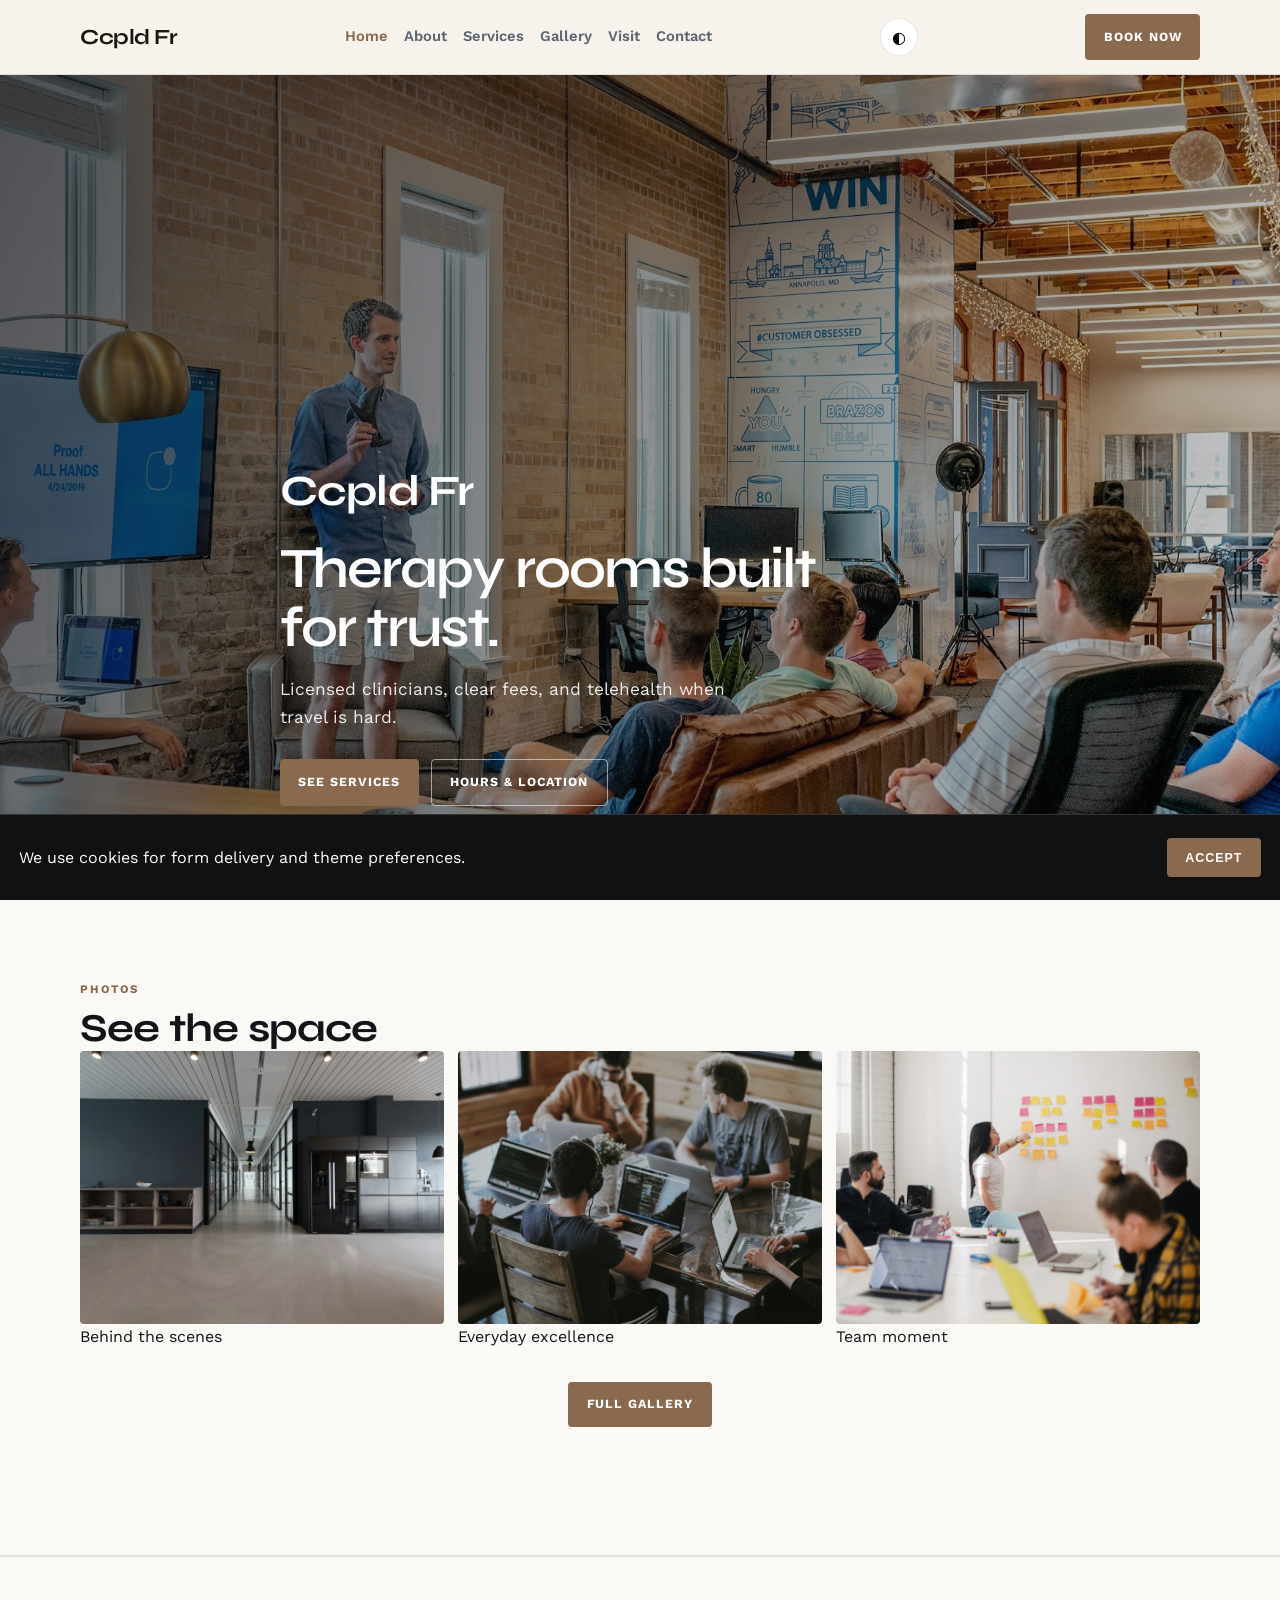
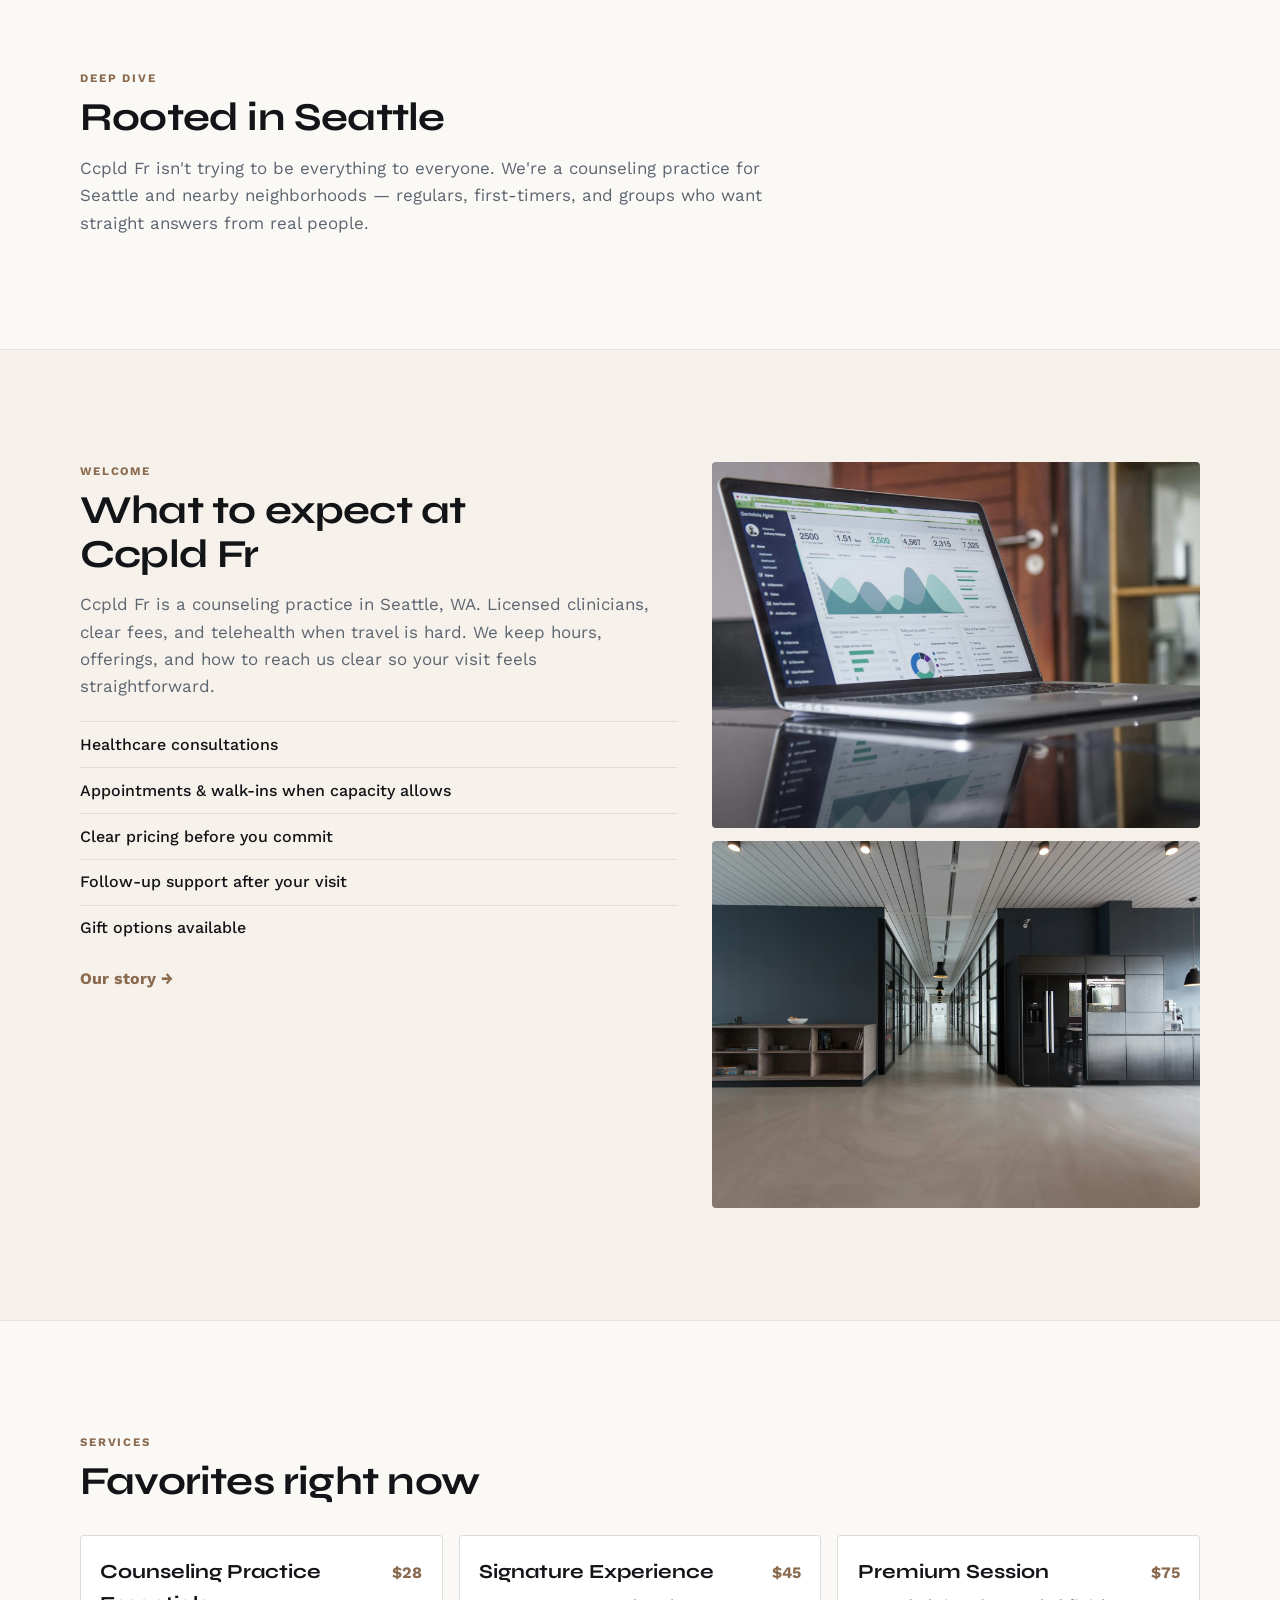
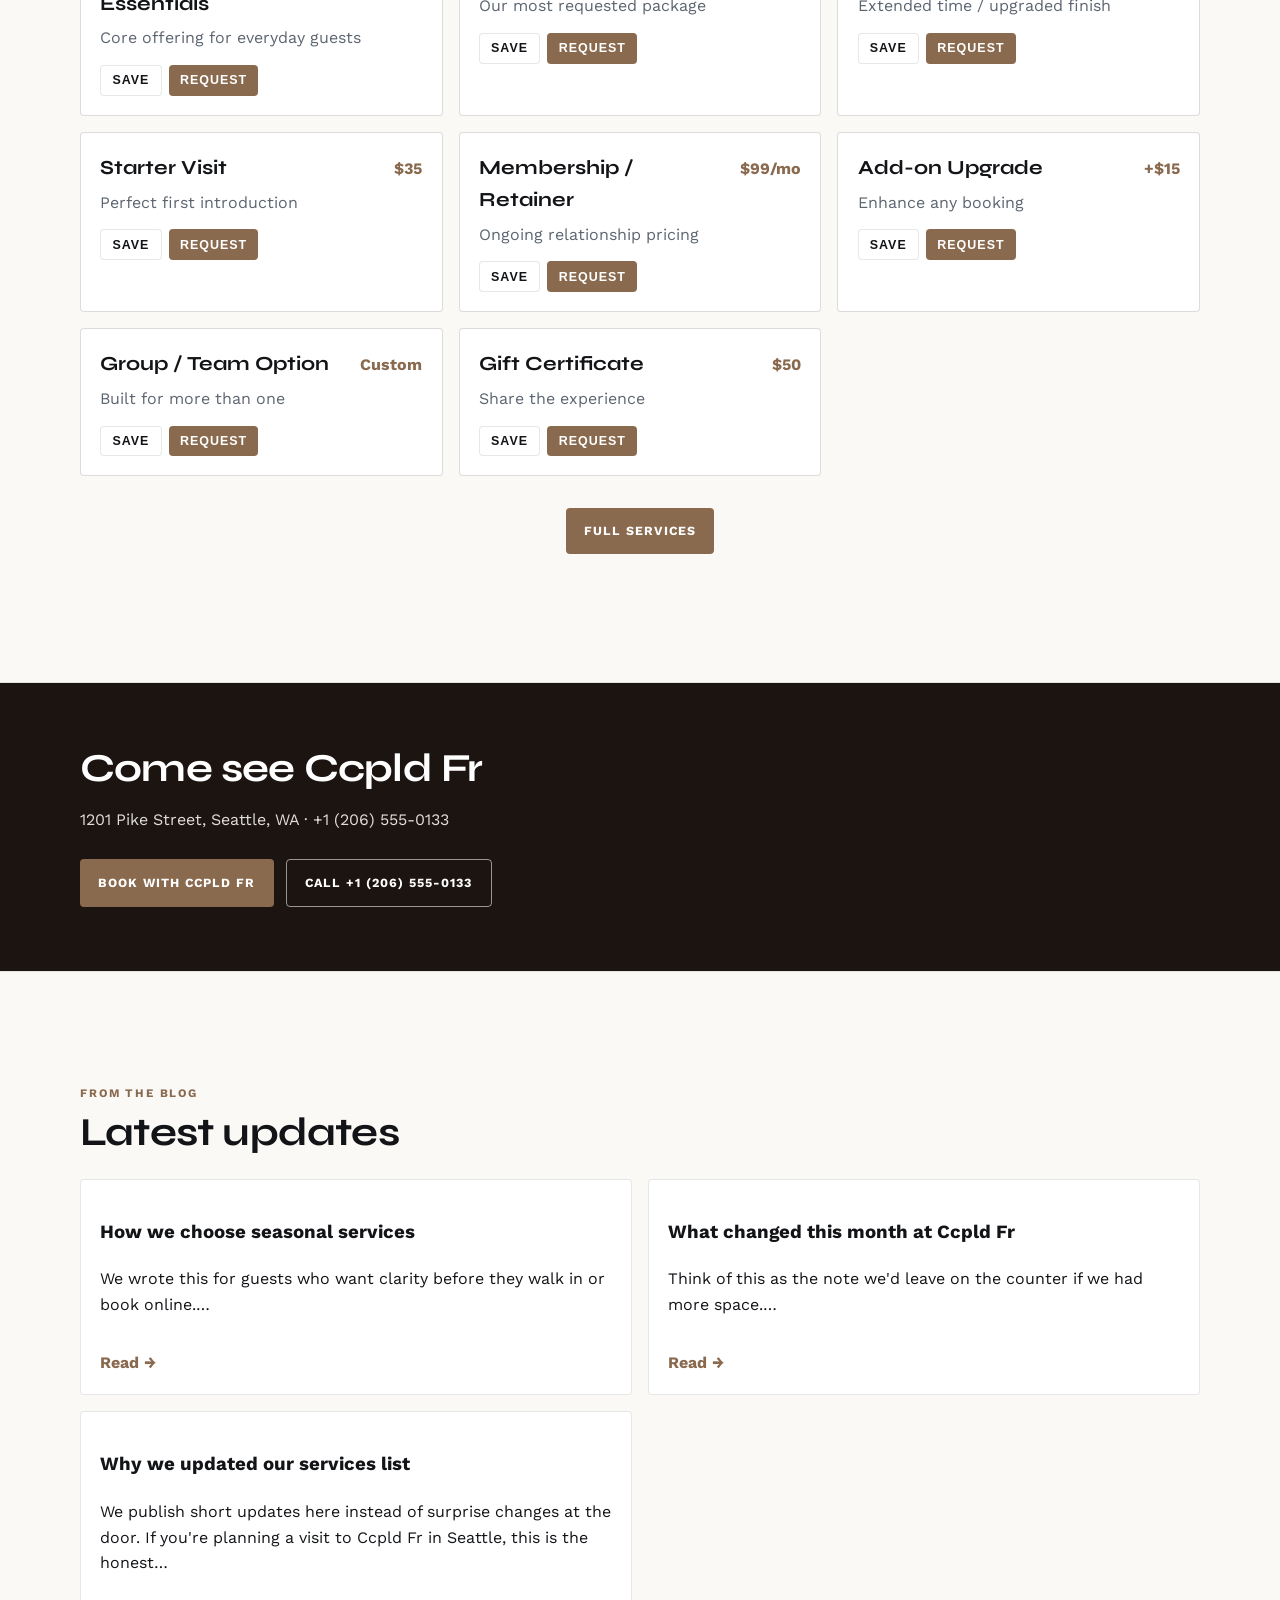
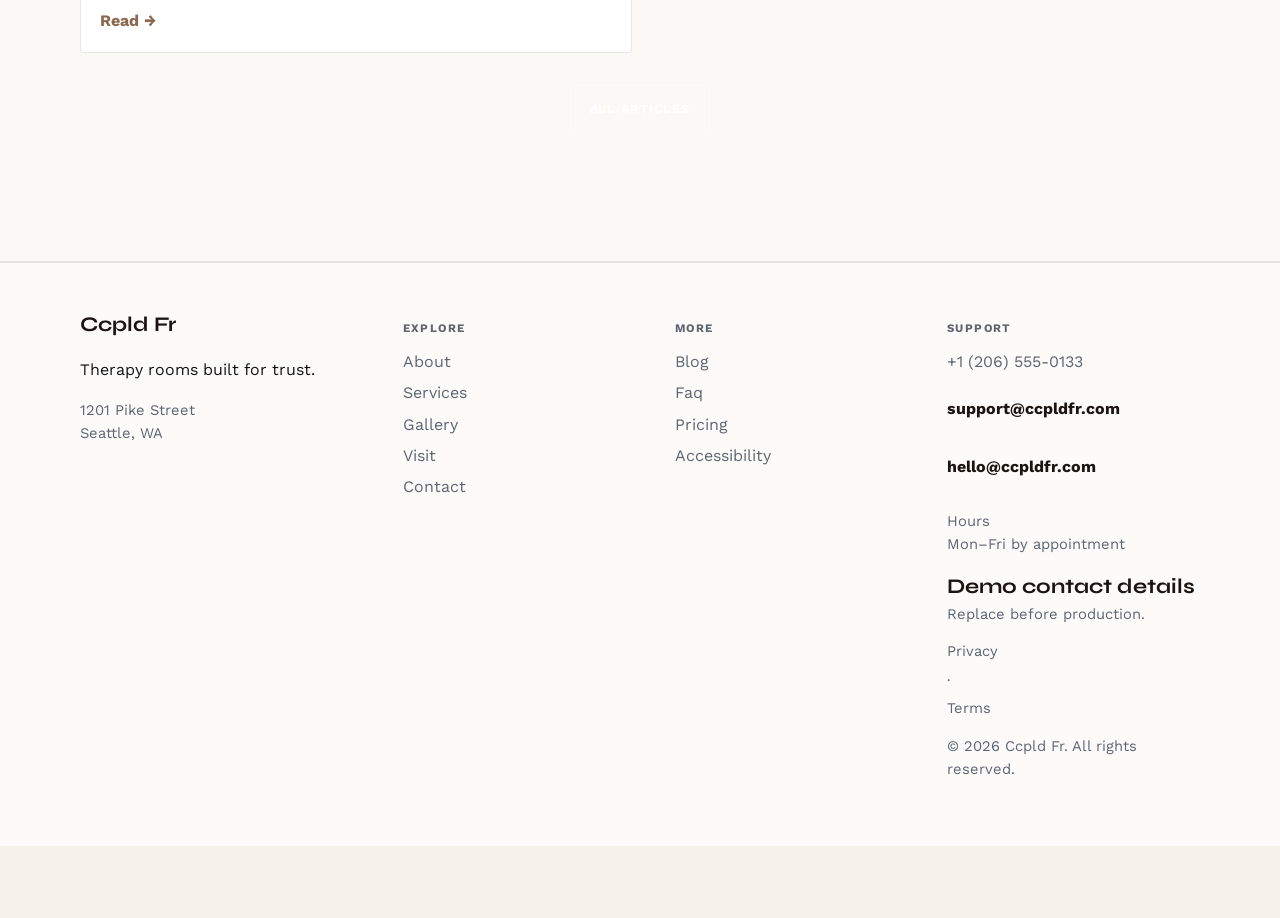
==== index.html @ 1e49762f "Publish company website" ====
<!DOCTYPE html>
<html lang="en">
<head>
  <meta charset="UTF-8" />
  <meta name="viewport" content="width=device-width, initial-scale=1" />
  <title>Ccpld Fr | Counseling Practice</title>
  <meta name="description" content="Ccpld Fr — Therapy rooms built for trust." />
  <meta property="og:title" content="Ccpld Fr | Counseling Practice" />
  <meta property="og:description" content="Ccpld Fr — Therapy rooms built for trust." />
  <meta property="og:type" content="website" />
  <meta name="twitter:card" content="summary_large_image" />
  <meta name="twitter:title" content="Ccpld Fr | Counseling Practice" />
  <meta name="twitter:description" content="Ccpld Fr — Therapy rooms built for trust." />
  <meta property="og:image" content="assets/img-1.jpg" />
  <meta name="twitter:image" content="assets/img-1.jpg" />
  <meta property="og:url" content="https://ccpld-fr.github.io" />
  <script type="application/ld+json">{"@context": "https://schema.org", "@type": "LocalBusiness", "name": "Ccpld Fr", "description": "Therapy rooms built for trust.", "url": "https://ccpld-fr.github.io", "image": "assets/img-1.jpg"}</script>
<script type="application/ld+json">{"@context": "https://schema.org", "@type": "FAQPage", "mainEntity": [{"@type": "Question", "name": "Where are you?", "acceptedAnswer": {"@type": "Answer", "text": "1201 Pike Street, Seattle, WA. See the map on Visit."}}, {"@type": "Question", "name": "How do I reach support?", "acceptedAnswer": {"@type": "Answer", "text": "Use the Contact form or email support@ccpldfr.com. We reply during open hours."}}, {"@type": "Question", "name": "How do I book?", "acceptedAnswer": {"@type": "Answer", "text": "Send a message on Contact, email bookings@ccpldfr.com, or call +1 (206) 555-0133."}}, {"@type": "Question", "name": "Are prices current?", "acceptedAnswer": {"@type": "Answer", "text": "Listed prices are current and may shift with seasons — we update this site when they do."}}, {"@type": "Question", "name": "Do you take groups?", "acceptedAnswer": {"@type": "Answer", "text": "Yes for many bookings — tell us the size and date and we'll confirm what Ccpld Fr can host."}}, {"@type": "Question", "name": "What should I bring?", "acceptedAnswer": {"@type": "Answer", "text": "Just yourself (and any notes on allergies, sizes, or preferences). We'll handle the rest."}}, {"@type": "Question", "name": "Can I book for someone else?", "acceptedAnswer": {"@type": "Answer", "text": "Yes — include their name and preferences in the contact form."}}, {"@type": "Question", "name": "Is parking available?", "acceptedAnswer": {"@type": "Answer", "text": "See Locations for the branch closest to you in Seattle."}}, {"@type": "Question", "name": "Do you take walk-ins at Ccpld Fr?", "acceptedAnswer": {"@type": "Answer", "text": "Yes when capacity allows — check Visit for peak hours."}}, {"@type": "Question", "name": "Do you host private events?", "acceptedAnswer": {"@type": "Answer", "text": "Contact us with date, headcount and services preferences."}}, {"@type": "Question", "name": "Where can I read updates?", "acceptedAnswer": {"@type": "Answer", "text": "Blog and Journal pages publish changes before social media."}}, {"@type": "Question", "name": "How do I join the team?", "acceptedAnswer": {"@type": "Answer", "text": "Open roles are listed on Careers — we reply to every application."}}, {"@type": "Question", "name": "Is the space accessible?", "acceptedAnswer": {"@type": "Answer", "text": "See our Accessibility page for entrance, seating and restroom notes."}}, {"@type": "Question", "name": "Do you offer gift cards?", "acceptedAnswer": {"@type": "Answer", "text": "Yes — see our Gift Cards page for digital and in-store options."}}]}</script>
<script type="application/ld+json">{"@context": "https://schema.org", "@type": "WebSite", "name": "Ccpld Fr", "url": "https://ccpld-fr.github.io", "description": "Therapy rooms built for trust."}</script>
  <link rel="alternate" hreflang="en" href="index.html" />
  <link rel="alternate" hreflang="x-default" href="index.html" />
  <meta name="theme-color" content="#111111" />
  <link rel="preconnect" href="https://fonts.googleapis.com" />
  <link rel="preconnect" href="https://fonts.gstatic.com" crossorigin />
  <link href="https://fonts.googleapis.com/css2?family=Syne:wght@600;700;800&family=Work+Sans:wght@400;500;600;700&display=swap" rel="stylesheet" />
  <link rel="stylesheet" href="styles.css" />
  <link rel="icon" href="favicon.svg" type="image/svg+xml" />
</head>
<body>

  <header class="top">
    <div class="shell bar">
      <a class="logo" href="index.html">Ccpld Fr</a>
      <button class="nav-toggle" type="button" aria-label="Open menu" data-nav-toggle>
        <span></span><span></span><span></span>
      </button>
      <nav data-nav><a href="index.html" class="on">Home</a><a href="about.html">About</a><a href="offerings.html">Services</a><a href="gallery.html">Gallery</a><a href="visit.html">Visit</a><a href="contact.html">Contact</a></nav>
      <button type="button" class="theme-toggle" data-theme-toggle aria-label="Toggle dark mode">◐</button>
      <a class="cta" href="contact.html" data-open-book>Book now</a>
    </div>
  </header>
  <main>

    <section class="hero band-hero">
      <div class="hero-bg" style="background-image:url('assets/img-1.jpg')"></div>
      <div class="hero-shade"></div>
      <div class="shell hero-copy">
        <p class="brand">Ccpld Fr</p>
        <h1>Therapy rooms built for trust.</h1>
        <p class="lede">Licensed clinicians, clear fees, and telehealth when travel is hard.</p>
        <div class="actions">
          <a class="btn solid" href="offerings.html">See services</a>
          <a class="btn line" href="visit.html">Hours &amp; location</a>
        </div>
      </div>
    </section><section class="block tint">
      <div class="shell">
        <p class="eyebrow">Photos</p>
        <h2>See the space</h2>
        <div class="mosaic teaser"><figure><button type="button" class="gal-btn" data-gallery-open data-index="0"><img src="assets/img-3.jpg" alt="Behind the scenes at Ccpld Fr" loading="lazy" /></button><figcaption>Behind the scenes</figcaption></figure>
<figure><button type="button" class="gal-btn" data-gallery-open data-index="1"><img src="assets/img-4.jpg" alt="Everyday excellence at Ccpld Fr" loading="lazy" /></button><figcaption>Everyday excellence</figcaption></figure>
<figure><button type="button" class="gal-btn" data-gallery-open data-index="2"><img src="assets/img-5.jpg" alt="Team moment at Ccpld Fr" loading="lazy" /></button><figcaption>Team moment</figcaption></figure></div>
        <p class="center-cta"><a class="btn solid" href="gallery.html">Full gallery</a></p>
      </div>
    </section><section class="block tint">
      <div class="shell prose-block">
        <p class="eyebrow">Deep dive</p>
        <h2>Rooted in Seattle</h2>
        <p class="lead wide">Ccpld Fr isn&#x27;t trying to be everything to everyone. We&#x27;re a counseling practice for Seattle and nearby neighborhoods — regulars, first-timers, and groups who want straight answers from real people.</p>
      </div>
    </section><section class="block">
      <div class="shell split">
        <div>
          <p class="eyebrow">Welcome</p>
          <h2>What to expect at Ccpld Fr</h2>
          <p class="lead">Ccpld Fr is a counseling practice in Seattle, WA. Licensed clinicians, clear fees, and telehealth when travel is hard. We keep hours, offerings, and how to reach us clear so your visit feels straightforward.</p>
          <ul class="checks"><li>Healthcare consultations</li>
<li>Appointments & walk-ins when capacity allows</li>
<li>Clear pricing before you commit</li>
<li>Follow-up support after your visit</li>
<li>Gift options available</li></ul>
          <a class="textlink" href="about.html">Our story →</a>
        </div>
        <div class="about-photos">
          <img src="assets/img-2.jpg" alt="Ccpld Fr" />
          <img src="assets/img-3.jpg" alt="Ccpld Fr" />
        </div>
      </div>
    </section><section class="block tint">
      <div class="shell">
        <p class="eyebrow">Services</p>
        <h2>Favorites right now</h2>
        <div class="menu-grid"><article class="item" data-item="Counseling Practice Essentials">
          <div class="item-top"><h3>Counseling Practice Essentials</h3><span class="price">$28</span></div>
          <p>Core offering for everyday guests</p>
          <div class="item-actions">
            <button type="button" class="btn quiet mini" data-save-item data-name="Counseling Practice Essentials">Save</button>
            <button type="button" class="btn solid mini" data-open-book data-pref="Counseling Practice Essentials">Request</button>
          </div>
        </article>
<article class="item" data-item="Signature Experience">
          <div class="item-top"><h3>Signature Experience</h3><span class="price">$45</span></div>
          <p>Our most requested package</p>
          <div class="item-actions">
            <button type="button" class="btn quiet mini" data-save-item data-name="Signature Experience">Save</button>
            <button type="button" class="btn solid mini" data-open-book data-pref="Signature Experience">Request</button>
          </div>
        </article>
<article class="item" data-item="Premium Session">
          <div class="item-top"><h3>Premium Session</h3><span class="price">$75</span></div>
          <p>Extended time / upgraded finish</p>
          <div class="item-actions">
            <button type="button" class="btn quiet mini" data-save-item data-name="Premium Session">Save</button>
            <button type="button" class="btn solid mini" data-open-book data-pref="Premium Session">Request</button>
          </div>
        </article>
<article class="item" data-item="Starter Visit">
          <div class="item-top"><h3>Starter Visit</h3><span class="price">$35</span></div>
          <p>Perfect first introduction</p>
          <div class="item-actions">
            <button type="button" class="btn quiet mini" data-save-item data-name="Starter Visit">Save</button>
            <button type="button" class="btn solid mini" data-open-book data-pref="Starter Visit">Request</button>
          </div>
        </article>
<article class="item" data-item="Membership / Retainer">
          <div class="item-top"><h3>Membership / Retainer</h3><span class="price">$99/mo</span></div>
          <p>Ongoing relationship pricing</p>
          <div class="item-actions">
            <button type="button" class="btn quiet mini" data-save-item data-name="Membership / Retainer">Save</button>
            <button type="button" class="btn solid mini" data-open-book data-pref="Membership / Retainer">Request</button>
          </div>
        </article>
<article class="item" data-item="Add-on Upgrade">
          <div class="item-top"><h3>Add-on Upgrade</h3><span class="price">+$15</span></div>
          <p>Enhance any booking</p>
          <div class="item-actions">
            <button type="button" class="btn quiet mini" data-save-item data-name="Add-on Upgrade">Save</button>
            <button type="button" class="btn solid mini" data-open-book data-pref="Add-on Upgrade">Request</button>
          </div>
        </article>
<article class="item" data-item="Group / Team Option">
          <div class="item-top"><h3>Group / Team Option</h3><span class="price">Custom</span></div>
          <p>Built for more than one</p>
          <div class="item-actions">
            <button type="button" class="btn quiet mini" data-save-item data-name="Group / Team Option">Save</button>
            <button type="button" class="btn solid mini" data-open-book data-pref="Group / Team Option">Request</button>
          </div>
        </article>
<article class="item" data-item="Gift Certificate">
          <div class="item-top"><h3>Gift Certificate</h3><span class="price">$50</span></div>
          <p>Share the experience</p>
          <div class="item-actions">
            <button type="button" class="btn quiet mini" data-save-item data-name="Gift Certificate">Save</button>
            <button type="button" class="btn solid mini" data-open-book data-pref="Gift Certificate">Request</button>
          </div>
        </article></div>
        <p class="center-cta"><a class="btn solid" href="offerings.html">Full services</a></p>
      </div>
    </section><section class="cta-band">
      <div class="shell">
        <h2>Come see Ccpld Fr</h2>
        <p>1201 Pike Street, Seattle, WA · +1 (206) 555-0133</p>
        <div class="actions">
          <a class="btn solid" href="contact.html">Book with Ccpld Fr</a>
          <a class="btn line" href="tel:+12065550133">Call +1 (206) 555-0133</a>
        </div>
      </div>
    </section><section class="block tint">
      <div class="shell">
        <p class="eyebrow">From the blog</p>
        <h2>Latest updates</h2>
        <div class="value-grid"><article class="journal-card reveal">
          <h3>How we choose seasonal services</h3>
          <p>We wrote this for guests who want clarity before they walk in or book online.…</p>
          <a class="textlink" href="blog.html">Read →</a>
        </article><article class="journal-card reveal">
          <h3>What changed this month at Ccpld Fr</h3>
          <p>Think of this as the note we&#x27;d leave on the counter if we had more space.…</p>
          <a class="textlink" href="blog.html">Read →</a>
        </article><article class="journal-card reveal">
          <h3>Why we updated our services list</h3>
          <p>We publish short updates here instead of surprise changes at the door. If you&#x27;re planning a visit to Ccpld Fr in Seattle, this is the honest…</p>
          <a class="textlink" href="blog.html">Read →</a>
        </article></div>
        <p class="center-cta"><a class="btn line" href="blog.html">All articles</a></p>
      </div>
    </section>
  </main>

  <footer class="foot">
    <div class="shell foot-grid">
      <div>
        <strong>Ccpld Fr</strong>
        <p>Therapy rooms built for trust.</p>
        <p class="foot-meta">1201 Pike Street<br/>Seattle, WA</p>
      </div>
      <div>
        <p class="fh">Explore</p>
        <a href="about.html">About</a><a href="offerings.html">Services</a><a href="gallery.html">Gallery</a><a href="visit.html">Visit</a><a href="contact.html">Contact</a>
      </div>
      <div>
        <p class="fh">More</p>
        <a href="blog.html">Blog</a><a href="faq.html">Faq</a><a href="pricing.html">Pricing</a><a href="accessibility.html">Accessibility</a>
      </div>
      <div>
        <p class="fh">Support</p>
        <a href="tel:+12065550133">+1 (206) 555-0133</a>
        <p class="mail-plain">support@ccpldfr.com</p>
        <p class="mail-plain">hello@ccpldfr.com</p>
        <p class="foot-meta">Hours<br/>Mon–Fri by appointment</p>
        <p class="foot-meta"><strong>Demo contact details</strong><br/>Replace before production.</p>
        <p class="foot-meta"><a href="privacy.html">Privacy</a> · <a href="terms.html">Terms</a></p>
        <p class="foot-meta">© 2026 Ccpld Fr. All rights reserved.</p>
      </div>
    </div>
  </footer>
  <div class="cookie-bar" data-cookie-bar hidden>
    <p>We use cookies for form delivery and theme preferences.</p>
    <button type="button" class="btn solid" data-cookie-accept>Accept</button>
  </div>
  <div class="mobile-cta">
    <a href="tel:+12065550133">Call</a>
    <button type="button" data-open-book>Book</button>
    <a href="visit.html">Map</a>
  </div>
  <div class="toast" data-toast hidden></div>

  <div class="modal" data-book-modal hidden>
    <div class="modal-card">
      <button class="modal-close" type="button" data-close-book aria-label="Close">×</button>
      <p class="eyebrow">Quick request</p>
      <h3>Contact Ccpld Fr</h3>
      <p class="lead">Send the essentials and we will reply by email.</p>
      <form class="contact-form compact" data-quick-book data-support="support@ccpldfr.com">
        <label>Name<input name="name" required placeholder="Your name" /></label>
        <label>Email<input type="email" name="email" required placeholder="you@email.com" /></label>
        <label>Timing<input name="when" required placeholder="Preferred date or timeline" /></label>
        <label>Notes<textarea name="message" rows="3" placeholder="Project, product, service or other details…"></textarea></label>
        <button class="btn solid" type="submit">Book</button>
      </form>
    </div>
  </div>

  <div class="lightbox" data-lightbox hidden>
    <button class="modal-close" type="button" data-lightbox-close aria-label="Close">×</button>
    <img data-lightbox-img alt="" />
    <div class="lightbox-nav">
      <button type="button" data-lightbox-prev>‹</button>
      <button type="button" data-lightbox-next>›</button>
    </div>
  </div>
  <script src="site.js"></script>
</body></html>
---- styles.css ----
:root {
  --ink:#121417; --muted:#5c6570; --paper:#f6f1ea;
  --accent:#8a6a4f; --deep:#1c1410; --line:rgba(18,20,23,.10);
  --display:"Syne",Georgia,"Times New Roman",serif;
  --body:"Work Sans","Segoe UI",sans-serif; --shell:1120px;
  --radius:4px;
}
*{box-sizing:border-box} html{scroll-behavior:smooth}
body{margin:0;font-family:var(--body);color:var(--ink);background:var(--paper);line-height:1.6;padding-bottom:72px;-webkit-font-smoothing:antialiased}
a{color:inherit;text-decoration:none} img{max-width:100%;display:block}
.shell{width:min(var(--shell),calc(100% - 2.4rem));margin-inline:auto}
.sr{position:absolute;left:-9999px}
.mail-plain{display:inline-block;font-weight:700;color:var(--deep);word-break:break-all}
.support-banner{padding:1.25rem 1.35rem;margin:0 0 1.5rem;border:1px solid var(--line);border-left:4px solid var(--accent);background:#fff;border-radius:var(--radius)}
.support-mail{margin:.35rem 0 .5rem;font-family:var(--display);font-size:clamp(1.4rem,3vw,2rem);font-weight:700;color:var(--deep)}
.form-success{margin-top:1.2rem;padding:1.4rem;border:1px solid color-mix(in srgb,var(--accent) 35%,var(--line));background:#fff;border-radius:var(--radius)}
.form-success h3{margin:0 0 .5rem;font-family:var(--display);font-size:1.6rem}
.form-success[hidden],.contact-form[hidden]{display:none !important}
.contact-form select{width:100%;padding:.85rem 1rem;border:1px solid var(--line);border-radius:8px;font:inherit;background:#fff}
.top{position:sticky;top:0;z-index:40;backdrop-filter:blur(14px);background:color-mix(in srgb,var(--paper) 90%,white);border-bottom:1px solid var(--line)}
.bar{min-height:74px;display:flex;align-items:center;justify-content:space-between;gap:1rem;position:relative}
.logo{font-family:var(--display);font-weight:700;font-size:1.35rem;color:var(--deep);letter-spacing:-.02em}
nav{display:flex;flex-wrap:wrap;gap:1rem;font-weight:600;font-size:.92rem;color:var(--muted)}
nav a.on,nav a:hover{color:var(--accent)}
.nav-toggle{display:none;flex-direction:column;gap:5px;background:transparent;border:0;padding:.4rem;cursor:pointer}
.nav-toggle span{display:block;width:22px;height:2px;background:var(--deep)}
.cta,.btn{display:inline-flex;align-items:center;justify-content:center;padding:.8rem 1.15rem;border-radius:var(--radius);font-weight:700;font-size:.92rem;border:0;cursor:pointer;letter-spacing:.01em}
.cta,.btn.solid{background:var(--accent);color:#fff}
.btn.line{border:1px solid rgba(255,255,255,.55);color:#fff;background:transparent}
.btn.quiet{border:1px solid var(--line);background:#fff;color:var(--ink)}
.hero{position:relative;min-height:88vh;display:grid;align-items:end;color:#fff;overflow:hidden}
.hero-bg{position:absolute;inset:0;background-size:cover;background-position:center center;background-repeat:no-repeat}
.hero-shade{position:absolute;inset:0;background:linear-gradient(115deg,rgba(10,12,16,.72),rgba(10,12,16,.18))}
.hero-photo img{width:100%;aspect-ratio:16/9;object-fit:cover;object-position:center;display:block;max-height:min(78vh,900px)}
.hero-copy{position:relative;z-index:2;padding:5rem 0 3.8rem;max-width:720px}
.brand{margin:0 0 .75rem;font-family:var(--display);font-size:clamp(1.85rem,3.6vw,2.7rem);font-weight:700}
.hero h1,.page-hero h1{margin:0;font-family:var(--display);letter-spacing:-.03em;font-weight:700}
.hero h1{font-size:clamp(2.15rem,5.2vw,3.55rem);max-width:15ch;line-height:1.05}
.lede{margin:1.15rem 0 0;max-width:42ch;color:rgba(255,255,255,.9);font-size:1.08rem}
.actions{display:flex;flex-wrap:wrap;gap:.75rem;margin-top:1.7rem}
.promo{display:flex;justify-content:space-between;gap:1rem;align-items:center;margin:1.35rem auto;padding:1.05rem 1.25rem;background:#fff;border:1px solid var(--line);border-radius:var(--radius);box-shadow:0 8px 28px rgba(18,20,23,.04)}
.promo p{margin:0;font-weight:600}
.promo a{font-weight:800;color:var(--accent);white-space:nowrap}
.strip{border-bottom:1px solid var(--line);background:rgba(255,255,255,.5)}
.strip-row{display:flex;flex-wrap:wrap;gap:.8rem 1.5rem;padding:1.05rem 0;font-weight:700;color:var(--deep);font-size:.95rem}
.stats-band{border-bottom:1px solid var(--line);background:rgba(255,255,255,.72)}
.stats-row{display:grid;grid-template-columns:repeat(4,1fr);gap:1rem;padding:1.55rem 0}
.stat b{display:block;font-family:var(--display);font-size:1.65rem;color:var(--deep)}
.stat span{display:block;margin-top:.25rem;color:var(--muted);font-size:.88rem}
.mosaic{display:grid;grid-template-columns:1.2fr 1fr 1fr;gap:.85rem}
.mosaic img{width:100%;aspect-ratio:4/3;object-fit:cover;object-position:center;border-radius:var(--radius);display:block}
.block{padding:4.8rem 0}.block.tint{background:rgba(255,255,255,.58);border-block:1px solid var(--line)}
.eyebrow{margin:0 0 .55rem;font-size:.72rem;font-weight:700;letter-spacing:.16em;text-transform:uppercase;color:var(--accent)}
h2{margin:0;font-family:var(--display);font-size:clamp(1.85rem,3.1vw,2.55rem);letter-spacing:-.03em;max-width:18ch;line-height:1.1}
.lead{margin:.95rem 0 0;color:var(--muted);max-width:52ch;font-size:1.06rem}
.split{display:grid;grid-template-columns:1.1fr .9fr;gap:2.2rem;align-items:start}
.amenity-grid,.contact-grid,.newsletter{display:grid;grid-template-columns:1.1fr .9fr;gap:2.2rem;align-items:start}
.checks,.why,.hours{margin:1.35rem 0 0;padding:0;list-style:none}
.checks li,.why li,.hours li{padding:.6rem 0;border-top:1px solid var(--line);font-weight:500}
.hours-card,.card{background:#fff;border:1px solid var(--line);border-radius:var(--radius);padding:1.4rem;box-shadow:0 10px 30px rgba(18,20,23,.035)}
.card-actions{display:flex;flex-wrap:wrap;gap:.6rem;margin-top:1rem}
.stack-card p{margin:0 0 1rem}
.about-photos{display:grid;gap:.85rem}
.about-photos img,.solo{width:100%;aspect-ratio:4/3;object-fit:cover;object-position:center;border-radius:var(--radius)}
.solo.wide{aspect-ratio:16/9;margin-top:1rem}
.menu-grid{margin-top:2rem;display:grid;grid-template-columns:repeat(3,1fr);gap:1rem}
.menu-list{margin-top:1.5rem;display:grid;gap:.85rem}
.menu-list .item{padding:1.1rem 1.2rem}
.item{background:#fff;border:1px solid var(--line);border-radius:var(--radius);padding:1.2rem;position:relative;box-shadow:0 8px 24px rgba(18,20,23,.03)}
.item.soft{background:color-mix(in srgb,var(--paper) 70%,white)}
.item-top{display:flex;justify-content:space-between;gap:.5rem;align-items:baseline}
.item h3{margin:0 0 .35rem;font-family:var(--display);font-size:1.25rem}
.item p{margin:0;color:var(--muted)}
.item .tag{margin-top:.7rem;font-size:.72rem;font-weight:800;letter-spacing:.1em;text-transform:uppercase;color:var(--accent)}
.price{font-weight:700;color:var(--accent);white-space:nowrap}
.process{list-style:none;margin:2rem 0 0;padding:0;display:grid;gap:1rem}
.process li{display:grid;grid-template-columns:64px 1fr;gap:1rem;padding:1rem 0;border-top:1px solid var(--line)}
.process span{font-family:var(--display);font-size:1.5rem;color:var(--accent)}
.quotes{display:grid;grid-template-columns:repeat(3,1fr);gap:1rem;margin-top:1.5rem}
blockquote{margin:0;padding:1.3rem;background:#fff;border:1px solid var(--line);border-radius:var(--radius)}
blockquote p{margin:0;font-family:var(--display);font-size:1.25rem;line-height:1.25}
blockquote footer{margin-top:.85rem;color:var(--muted);font-size:.9rem}
.value-grid,.team-grid{display:grid;grid-template-columns:repeat(2,1fr);gap:1rem;margin-top:1.5rem}
.two-col{display:grid;grid-template-columns:1fr 1fr;gap:2rem;align-items:start}
.value-grid article,.person,.team-card{background:#fff;border:1px solid var(--line);border-radius:var(--radius);padding:1.2rem;overflow:hidden}
.team-card img{width:100%;aspect-ratio:1;object-fit:cover;object-position:center top;border-radius:calc(var(--radius) - 4px);margin:0 0 .85rem;display:block}
.team-card h3{margin:0 0 .25rem;font-family:var(--display);font-size:1.2rem}
.team-card .eyebrow{margin:0 0 .5rem}
.team-card p:last-child{margin:0;color:var(--muted);line-height:1.55}
.person .role{color:var(--accent);font-weight:700;margin:.2rem 0 .5rem}
img{max-width:100%;height:auto;display:block}
picture,figure{margin:0}
.faq details{border-top:1px solid var(--line);padding:1rem 0}
.faq summary{cursor:pointer;font-weight:700}
.faq p{margin:.6rem 0 0;color:var(--muted)}
.page-hero{padding:3.8rem 0 1.1rem}
.page-hero h1{font-size:clamp(2.1rem,4vw,3.1rem);max-width:16ch}
.page .lead{color:var(--muted)}
.gallery-rich{display:grid;grid-template-columns:repeat(2,1fr);gap:1rem}
.gallery-rich figure{margin:0}
.gallery-rich img{width:100%;aspect-ratio:4/3;object-fit:cover;object-position:center;border-radius:var(--radius)}
.gallery-rich figcaption{margin-top:.45rem;color:var(--muted);font-size:.88rem}
.visit-grid{display:grid;grid-template-columns:.85fr 1.15fr;gap:1.6rem}
.map-wrap{margin-top:1rem;border-radius:var(--radius);overflow:hidden;border:1px solid var(--line);background:#fff}
.map-wrap iframe{width:100%;height:320px;border:0;display:block}
.map-note{margin:.55rem 1rem 1rem;font-size:.9rem}
.map-note a{color:var(--accent);font-weight:700}
.contact-form,.news-form{display:grid;gap:.9rem;margin-top:1rem}
.contact-form label{display:grid;gap:.35rem;font-weight:700;font-size:.9rem}
.contact-form input,.contact-form textarea,.news-form input{width:100%;padding:.9rem 1rem;border:1px solid var(--line);border-radius:8px;font:inherit;background:#fff}
.contact-form input:focus,.contact-form textarea:focus,.contact-form select:focus,.news-form input:focus{outline:2px solid color-mix(in srgb,var(--accent) 45%,white);border-color:var(--accent)}
.news-form{grid-template-columns:1fr auto;align-items:center}
.form-note{margin:0;color:var(--muted);font-size:.88rem}
.cta-band{padding:4rem 0;background:var(--deep);color:#fff}
.cta-band h2{color:#fff;max-width:16ch}
.cta-band p{color:rgba(255,255,255,.86);max-width:46ch}
.center-cta{text-align:center;margin-top:2rem}
.textlink{display:inline-block;margin-top:1rem;font-weight:700;color:var(--accent)}
.foot{border-top:1px solid var(--line);padding:2.8rem 0 3.2rem;background:rgba(255,255,255,.72)}
.foot-grid{display:grid;grid-template-columns:1.2fr 1fr 1fr 1fr;gap:1.2rem}
.fh{font-size:.72rem;font-weight:700;letter-spacing:.12em;text-transform:uppercase;color:var(--muted)}
.foot a{display:block;margin:.35rem 0;color:var(--muted)}
.foot a:hover{color:var(--accent)}
.foot strong{font-family:var(--display);font-size:1.3rem;color:var(--deep)}
.foot-meta{color:var(--muted);font-size:.92rem;line-height:1.55}
.mobile-cta{display:none;position:fixed;left:0;right:0;bottom:0;z-index:50;background:#fff;border-top:1px solid var(--line);grid-template-columns:1fr 1fr 1fr}
.mobile-cta a,.mobile-cta button{text-align:center;padding:.95rem .4rem;font-weight:800;font-size:.85rem;color:var(--deep);background:transparent;border:0;font-family:inherit;cursor:pointer}
.mobile-cta a:nth-child(2),.mobile-cta button:nth-child(2){background:var(--accent);color:#fff}
.toast{position:fixed;left:50%;bottom:5.5rem;transform:translateX(-50%);background:var(--deep);color:#fff;padding:.9rem 1.2rem;border-radius:999px;font-weight:700;z-index:80;box-shadow:0 12px 32px rgba(0,0,0,.22)}
.btn.mini{padding:.45rem .7rem;font-size:.78rem}
.item-actions{display:flex;flex-wrap:wrap;gap:.45rem;margin-top:.9rem}
.offer-tools{margin-bottom:1rem}
.offer-tools input{width:min(420px,100%);padding:.85rem 1rem;border:1px solid var(--line);border-radius:8px;font:inherit;background:#fff}
.saved-tray{margin:1rem 0;padding:1rem;border:1px dashed var(--line);background:#fff;border-radius:var(--radius)}
.saved-tray ul{margin:.5rem 0 1rem;padding-left:1.1rem}
.open-badge{display:inline-flex;align-items:center;gap:.35rem;padding:.35rem .65rem;border-radius:999px;font-size:.75rem;font-weight:800;letter-spacing:.04em;text-transform:uppercase;background:#ecfdf5;color:#166534;border:1px solid #86efac}
.open-badge.closed{background:#fef2f2;color:#991b1b;border-color:#fecaca}
.open-badge.unknown{background:#f8fafc;color:#475569;border-color:#cbd5e1}
.text-cta{border:0;background:transparent;color:var(--accent);font-weight:800;cursor:pointer;font:inherit;padding:0}
.copy-btn{margin-left:.45rem;border:1px solid var(--line);background:#fff;border-radius:6px;padding:.2rem .45rem;font-size:.72rem;font-weight:700;cursor:pointer}
.gal-btn{display:block;width:100%;padding:0;border:0;background:transparent;cursor:zoom-in}
.gal-btn img{width:100%;aspect-ratio:4/3;object-fit:cover;object-position:center;border-radius:var(--radius)}
.modal,.lightbox{position:fixed;inset:0;z-index:90;background:rgba(10,12,16,.72);display:grid;place-items:center;padding:1rem}
.modal[hidden],.lightbox[hidden]{display:none !important}
.modal-card{width:min(480px,100%);background:var(--paper);border-radius:14px;padding:1.4rem 1.4rem 1.2rem;position:relative;border:1px solid var(--line);box-shadow:0 24px 60px rgba(0,0,0,.28)}
.modal-card h3{margin:.2rem 0 .4rem;font-family:var(--display);font-size:1.7rem}
.modal-close{position:absolute;top:.55rem;right:.7rem;border:0;background:transparent;font-size:1.6rem;cursor:pointer;line-height:1;color:var(--muted)}
.contact-form.compact{margin-top:.8rem}
.lightbox img{max-width:min(960px,92vw);max-height:82vh;object-fit:contain;border-radius:10px;background:#000}
.lightbox-nav{position:absolute;bottom:1.2rem;display:flex;gap:.6rem}
.lightbox-nav button{border:0;background:#fff;color:#111;width:44px;height:44px;border-radius:50%;font-size:1.4rem;cursor:pointer}
.item.is-saved{outline:2px solid color-mix(in srgb,var(--accent) 55%,white)}
.item.is-hidden{display:none}
@media(max-width:900px){
  .nav-toggle{display:flex}
  nav{display:none;position:absolute;top:74px;left:0;right:0;background:var(--paper);border-bottom:1px solid var(--line);padding:1rem;flex-direction:column;gap:.9rem}
  nav.open{display:flex}
  .cta{display:none}
  .split,.menu-grid,.quotes,.value-grid,.team-grid,.gallery-rich,.visit-grid,.foot-grid,.amenity-grid,.contact-grid,.newsletter,.news-form,.stats-row,.mosaic,.two-col{grid-template-columns:1fr}
  .mobile-cta{display:grid}
  .promo{flex-direction:column;align-items:flex-start}
}

.brand,.hero h1,.page-hero h1,h2{letter-spacing:-.02em}
.item,.card,.person,blockquote{border-radius:4px}
.cta,.btn{border-radius:4px;letter-spacing:.06em;text-transform:uppercase;font-size:.8rem}


.hero{min-height:88vh}.hero h1{font-weight:600;letter-spacing:-.035em}.block{padding:7rem 0}.item,.card,blockquote{box-shadow:none;border-color:color-mix(in srgb,var(--deep) 15%,transparent)}.mosaic img,.gallery-bento img{filter:saturate(.82)}.btn,.cta{letter-spacing:.08em;text-transform:uppercase;font-size:.78rem}

.prose-block .lead.wide{max-width:62ch}
.journal-card,.journal-entry{background:#fff;border:1px solid var(--line);border-radius:var(--radius);padding:1.2rem}
.journal-stack{display:grid;gap:1rem}
.compare-table{width:100%;border-collapse:collapse;margin-top:1rem}
.compare-table th,.compare-table td{border-top:1px solid var(--line);padding:.75rem;text-align:left}
.compare-table th{font-size:.72rem;letter-spacing:.12em;text-transform:uppercase;color:var(--muted)}
.gallery-hero{min-height:46vh;display:grid;align-items:end;color:#fff;background-size:cover;background-position:center;position:relative}
.gallery-hero::before{content:"";position:absolute;inset:0;background:linear-gradient(180deg,rgba(0,0,0,.15),rgba(0,0,0,.65))}
.gallery-hero .shell{position:relative;z-index:1;padding:3rem 0}
.page-hero.wide-hero h1{max-width:24ch}
.mosaic.teaser{grid-template-columns:repeat(3,1fr);max-height:420px;overflow:hidden}
.reveal{opacity:0;transform:translateY(14px);transition:opacity .5s ease,transform .5s ease}
.reveal.is-visible{opacity:1;transform:none}
.theme-toggle{border:1px solid var(--line);background:#fff;border-radius:999px;width:38px;height:38px;cursor:pointer;font-size:1rem}
body.theme-dark{--paper:#0e1114;--ink:#eef2f6;--muted:#9aa8b6;--line:rgba(255,255,255,.12)}
body.theme-dark .block.tint{background:rgba(255,255,255,.04)}
.cookie-bar{position:fixed;bottom:0;left:0;right:0;z-index:60;display:flex;align-items:center;justify-content:space-between;gap:1rem;padding:.85rem 1.2rem;background:#111;color:#fff;border-top:1px solid #333}
.cookie-bar[hidden]{display:none !important}
.insta-grid{display:grid;grid-template-columns:repeat(3,1fr);gap:.65rem}
.insta-cell{position:relative;overflow:hidden;border-radius:var(--radius)}
.insta-cell img{aspect-ratio:1;object-fit:cover;object-position:center;width:100%;display:block}
.insta-cell figcaption{position:absolute;inset:auto 0 0 0;padding:.5rem;font-size:.72rem;background:linear-gradient(transparent,rgba(0,0,0,.75));color:#fff}
.video-wrap{position:relative;padding-top:56.25%;border-radius:var(--radius);overflow:hidden}
.video-wrap iframe{position:absolute;inset:0;width:100%;height:100%;border:0}
.ba-slider{position:relative}
.ba-panels{display:grid;grid-template-columns:1fr 1fr;gap:1rem}
.ba-after{clip-path:inset(0 50% 0 0)}
.faq-page details{border:1px solid var(--line);border-radius:var(--radius);padding:.85rem 1rem;margin-bottom:.65rem;background:#fff}
.faq-page summary{cursor:pointer;font-weight:700}
.chat-slot{border:1px dashed var(--line);padding:1rem;border-radius:var(--radius);margin:1rem 0}
.theme-toggle{flex-shrink:0}
.bar{flex-wrap:wrap}
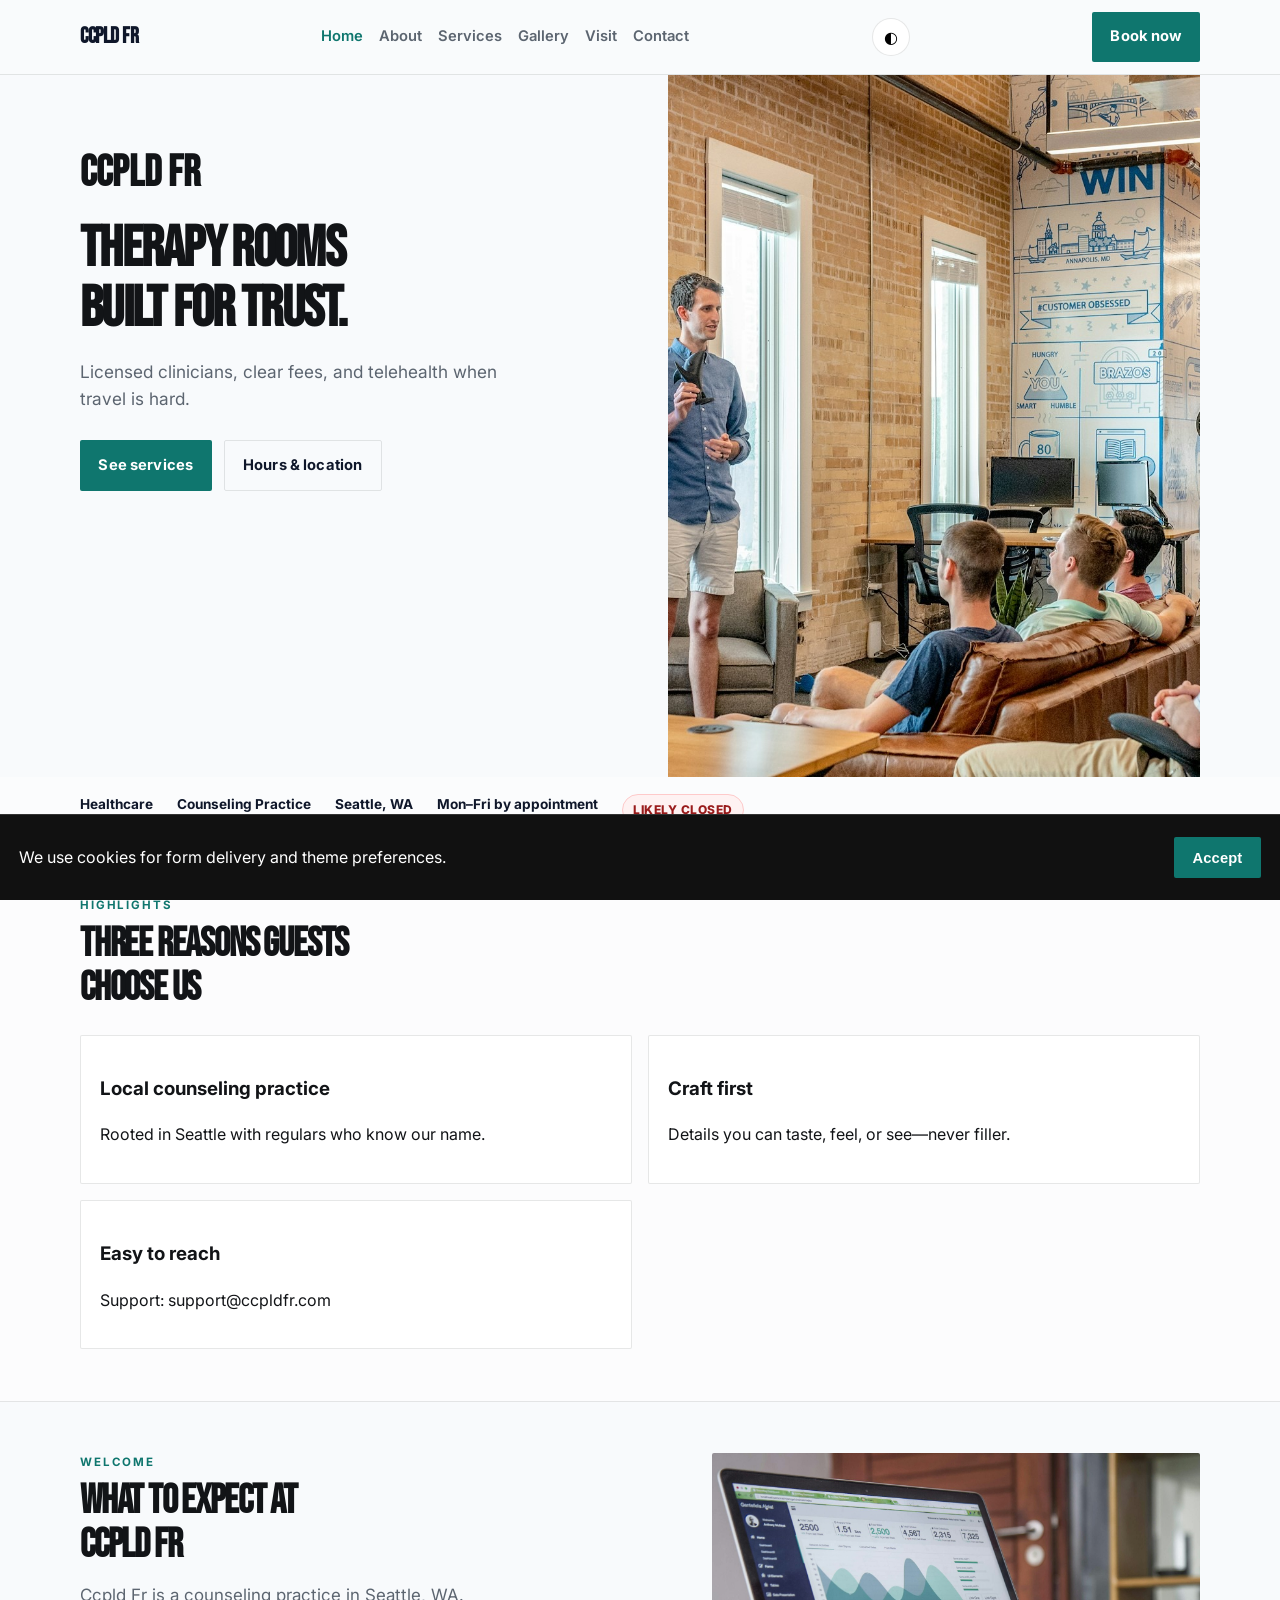
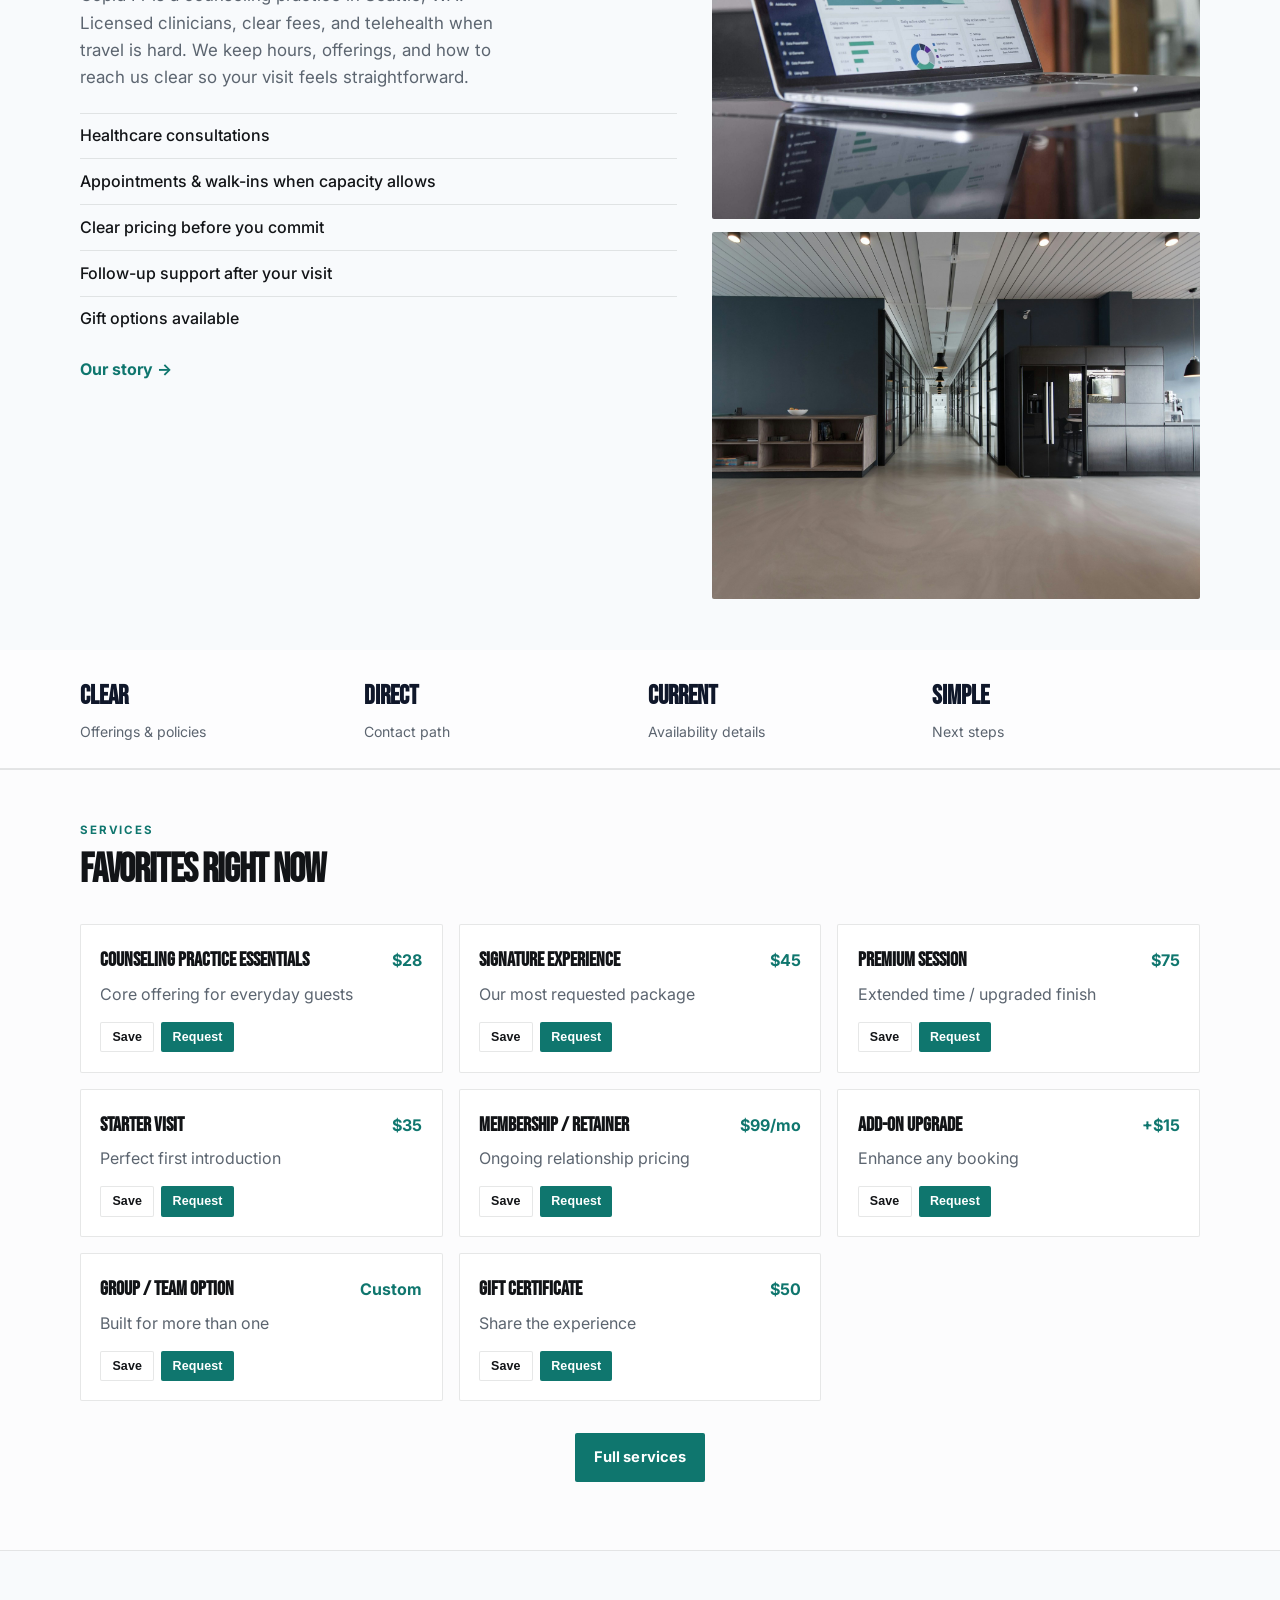
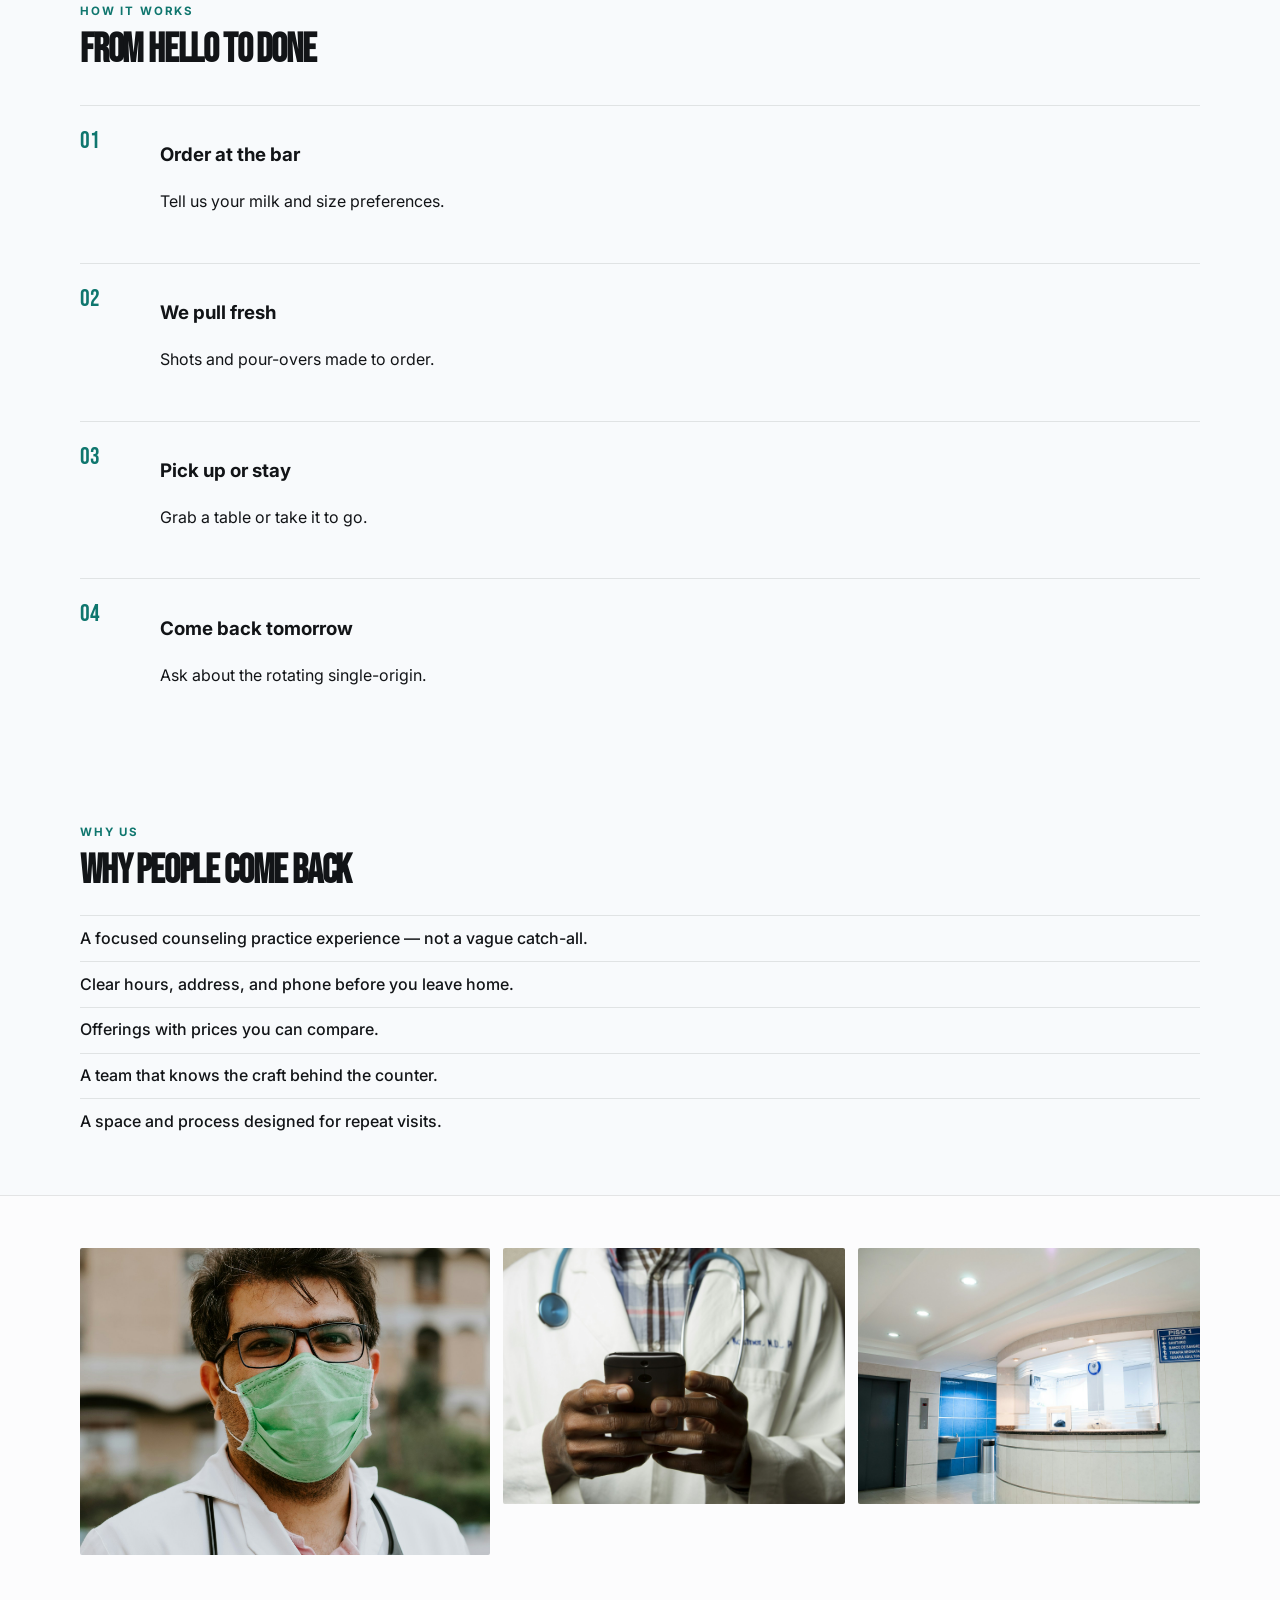
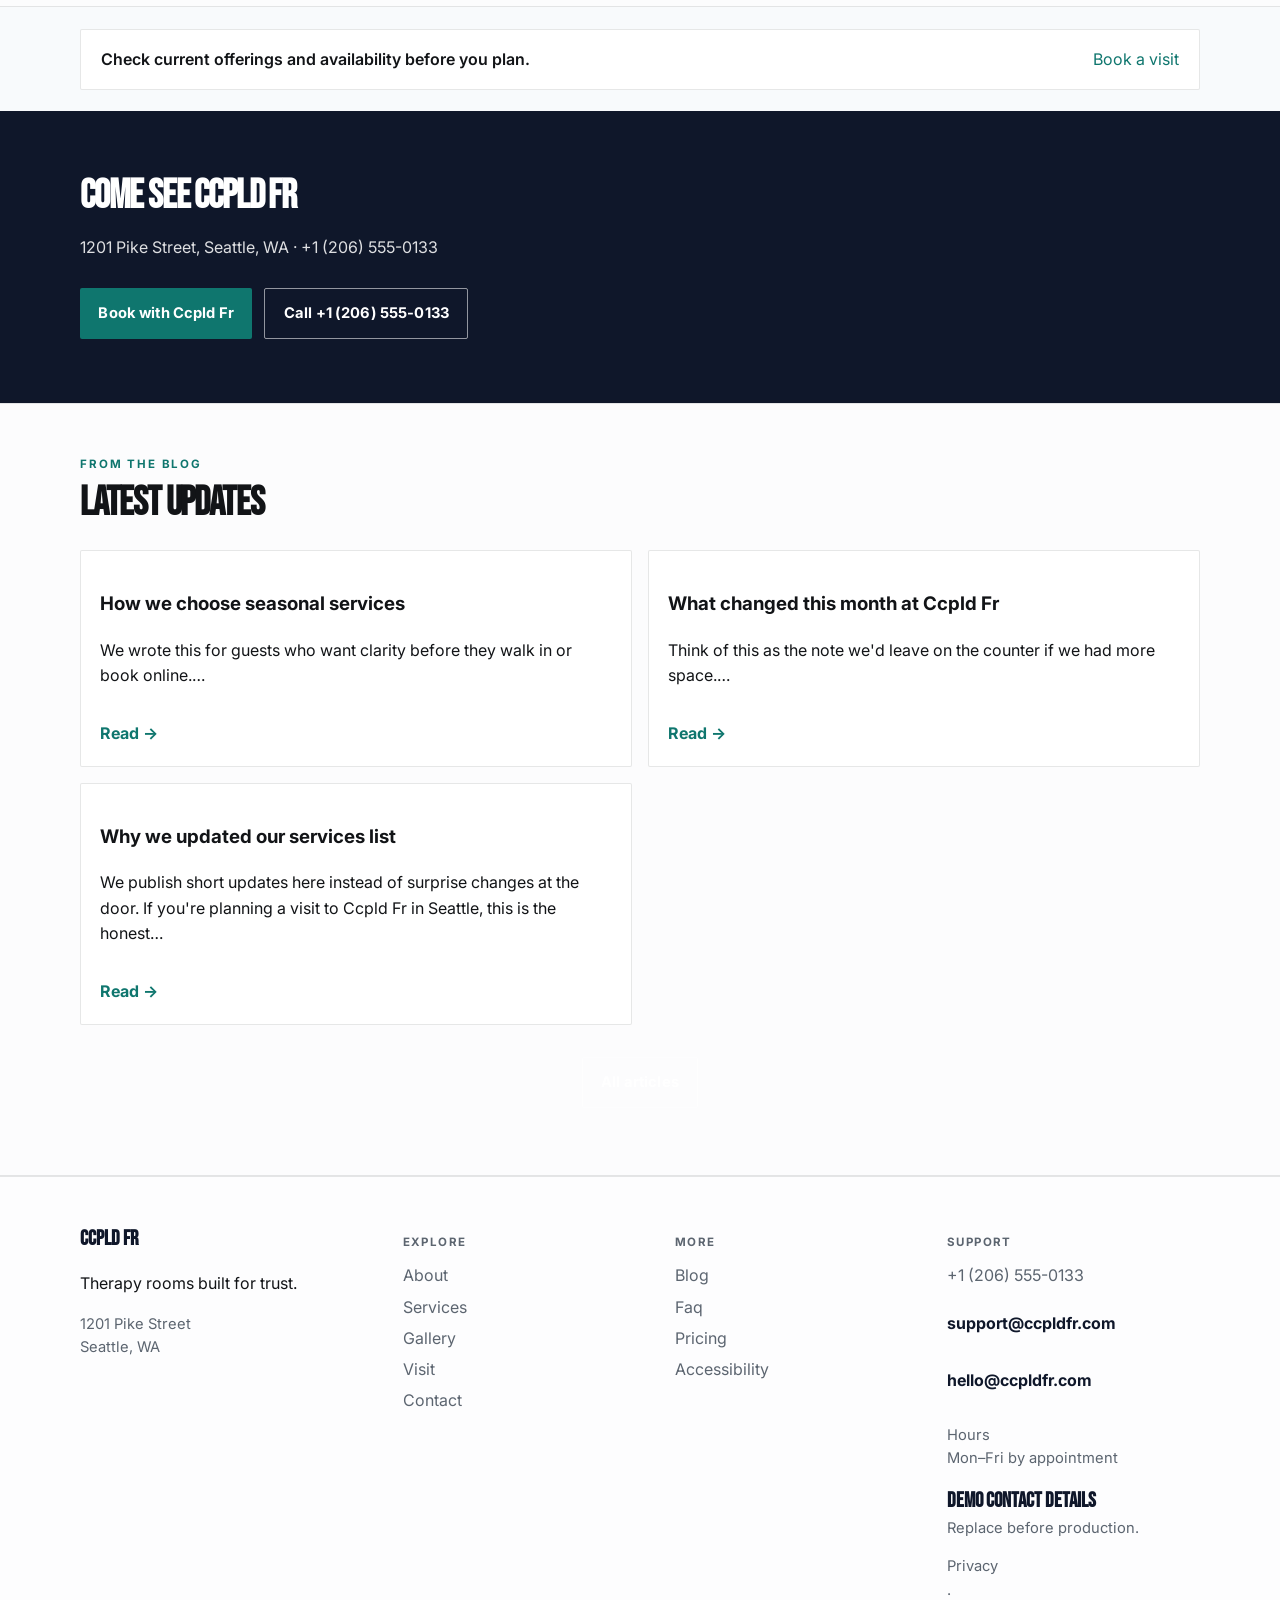
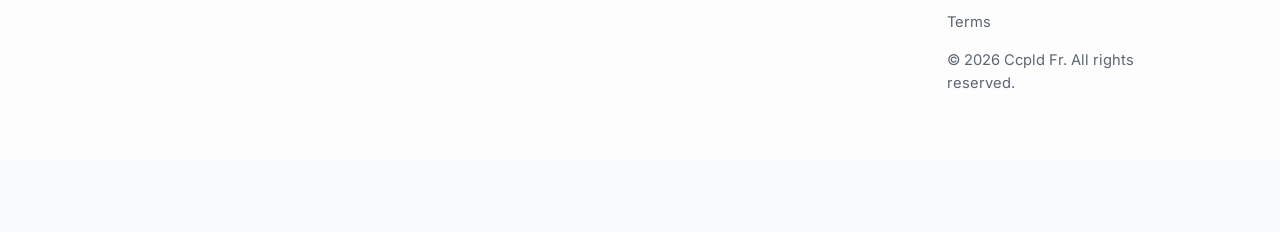
==== commit 00e8c497: "Improve website (minimal)" ====
--- a/index.html
+++ b/index.html
@@ -15,14 +15,14 @@
   <meta name="twitter:image" content="assets/img-1.jpg" />
   <meta property="og:url" content="https://ccpld-fr.github.io" />
   <script type="application/ld+json">{"@context": "https://schema.org", "@type": "LocalBusiness", "name": "Ccpld Fr", "description": "Therapy rooms built for trust.", "url": "https://ccpld-fr.github.io", "image": "assets/img-1.jpg"}</script>
-<script type="application/ld+json">{"@context": "https://schema.org", "@type": "FAQPage", "mainEntity": [{"@type": "Question", "name": "Where are you?", "acceptedAnswer": {"@type": "Answer", "text": "1201 Pike Street, Seattle, WA. See the map on Visit."}}, {"@type": "Question", "name": "How do I reach support?", "acceptedAnswer": {"@type": "Answer", "text": "Use the Contact form or email support@ccpldfr.com. We reply during open hours."}}, {"@type": "Question", "name": "How do I book?", "acceptedAnswer": {"@type": "Answer", "text": "Send a message on Contact, email bookings@ccpldfr.com, or call +1 (206) 555-0133."}}, {"@type": "Question", "name": "Are prices current?", "acceptedAnswer": {"@type": "Answer", "text": "Listed prices are current and may shift with seasons — we update this site when they do."}}, {"@type": "Question", "name": "Do you take groups?", "acceptedAnswer": {"@type": "Answer", "text": "Yes for many bookings — tell us the size and date and we'll confirm what Ccpld Fr can host."}}, {"@type": "Question", "name": "What should I bring?", "acceptedAnswer": {"@type": "Answer", "text": "Just yourself (and any notes on allergies, sizes, or preferences). We'll handle the rest."}}, {"@type": "Question", "name": "Can I book for someone else?", "acceptedAnswer": {"@type": "Answer", "text": "Yes — include their name and preferences in the contact form."}}, {"@type": "Question", "name": "Is parking available?", "acceptedAnswer": {"@type": "Answer", "text": "See Locations for the branch closest to you in Seattle."}}, {"@type": "Question", "name": "Do you take walk-ins at Ccpld Fr?", "acceptedAnswer": {"@type": "Answer", "text": "Yes when capacity allows — check Visit for peak hours."}}, {"@type": "Question", "name": "Do you host private events?", "acceptedAnswer": {"@type": "Answer", "text": "Contact us with date, headcount and services preferences."}}, {"@type": "Question", "name": "Where can I read updates?", "acceptedAnswer": {"@type": "Answer", "text": "Blog and Journal pages publish changes before social media."}}, {"@type": "Question", "name": "How do I join the team?", "acceptedAnswer": {"@type": "Answer", "text": "Open roles are listed on Careers — we reply to every application."}}, {"@type": "Question", "name": "Is the space accessible?", "acceptedAnswer": {"@type": "Answer", "text": "See our Accessibility page for entrance, seating and restroom notes."}}, {"@type": "Question", "name": "Do you offer gift cards?", "acceptedAnswer": {"@type": "Answer", "text": "Yes — see our Gift Cards page for digital and in-store options."}}]}</script>
+<script type="application/ld+json">{"@context": "https://schema.org", "@type": "FAQPage", "mainEntity": [{"@type": "Question", "name": "Where are you?", "acceptedAnswer": {"@type": "Answer", "text": "1201 Pike Street, Seattle, WA. See the map on Visit."}}, {"@type": "Question", "name": "How do I reach support?", "acceptedAnswer": {"@type": "Answer", "text": "Use the Contact form or email support@ccpldfr.com. We reply during open hours."}}, {"@type": "Question", "name": "How do I book?", "acceptedAnswer": {"@type": "Answer", "text": "Send a message on Contact, email bookings@ccpldfr.com, or call +1 (206) 555-0133."}}, {"@type": "Question", "name": "Are prices current?", "acceptedAnswer": {"@type": "Answer", "text": "Listed prices are current and may shift with seasons — we update this site when they do."}}, {"@type": "Question", "name": "Do you take groups?", "acceptedAnswer": {"@type": "Answer", "text": "Yes for many bookings — tell us the size and date and we'll confirm what Ccpld Fr can host."}}, {"@type": "Question", "name": "What should I bring?", "acceptedAnswer": {"@type": "Answer", "text": "Just yourself (and any notes on allergies, sizes, or preferences). We'll handle the rest."}}, {"@type": "Question", "name": "Do you take walk-ins at Ccpld Fr?", "acceptedAnswer": {"@type": "Answer", "text": "Yes when capacity allows — check Visit for peak hours."}}, {"@type": "Question", "name": "Do you host private events?", "acceptedAnswer": {"@type": "Answer", "text": "Contact us with date, headcount and services preferences."}}, {"@type": "Question", "name": "Where can I read updates?", "acceptedAnswer": {"@type": "Answer", "text": "Blog and Journal pages publish changes before social media."}}, {"@type": "Question", "name": "How do I join the team?", "acceptedAnswer": {"@type": "Answer", "text": "Open roles are listed on Careers — we reply to every application."}}, {"@type": "Question", "name": "Is the space accessible?", "acceptedAnswer": {"@type": "Answer", "text": "See our Accessibility page for entrance, seating and restroom notes."}}, {"@type": "Question", "name": "Do you offer gift cards?", "acceptedAnswer": {"@type": "Answer", "text": "Yes — see our Gift Cards page for digital and in-store options."}}, {"@type": "Question", "name": "Can I book for someone else?", "acceptedAnswer": {"@type": "Answer", "text": "Yes — include their name and preferences in the contact form."}}, {"@type": "Question", "name": "Is parking available?", "acceptedAnswer": {"@type": "Answer", "text": "See Locations for the branch closest to you in Seattle."}}]}</script>
 <script type="application/ld+json">{"@context": "https://schema.org", "@type": "WebSite", "name": "Ccpld Fr", "url": "https://ccpld-fr.github.io", "description": "Therapy rooms built for trust."}</script>
   <link rel="alternate" hreflang="en" href="index.html" />
   <link rel="alternate" hreflang="x-default" href="index.html" />
   <meta name="theme-color" content="#111111" />
   <link rel="preconnect" href="https://fonts.googleapis.com" />
   <link rel="preconnect" href="https://fonts.gstatic.com" crossorigin />
-  <link href="https://fonts.googleapis.com/css2?family=Syne:wght@600;700;800&family=Work+Sans:wght@400;500;600;700&display=swap" rel="stylesheet" />
+  <link href="https://fonts.googleapis.com/css2?family=Bebas+Neue&family=Inter:wght@400;500;600;700&display=swap" rel="stylesheet" />
   <link rel="stylesheet" href="styles.css" />
   <link rel="icon" href="favicon.svg" type="image/svg+xml" />
 </head>
@@ -41,32 +41,30 @@
   </header>
   <main>
 
-    <section class="hero band-hero">
-      <div class="hero-bg" style="background-image:url('assets/img-1.jpg')"></div>
-      <div class="hero-shade"></div>
-      <div class="shell hero-copy">
-        <p class="brand">Ccpld Fr</p>
-        <h1>Therapy rooms built for trust.</h1>
-        <p class="lede">Licensed clinicians, clear fees, and telehealth when travel is hard.</p>
-        <div class="actions">
-          <a class="btn solid" href="offerings.html">See services</a>
-          <a class="btn line" href="visit.html">Hours &amp; location</a>
-        </div>
-      </div>
-    </section><section class="block tint">
-      <div class="shell">
-        <p class="eyebrow">Photos</p>
-        <h2>See the space</h2>
-        <div class="mosaic teaser"><figure><button type="button" class="gal-btn" data-gallery-open data-index="0"><img src="assets/img-3.jpg" alt="Behind the scenes at Ccpld Fr" loading="lazy" /></button><figcaption>Behind the scenes</figcaption></figure>
-<figure><button type="button" class="gal-btn" data-gallery-open data-index="1"><img src="assets/img-4.jpg" alt="Everyday excellence at Ccpld Fr" loading="lazy" /></button><figcaption>Everyday excellence</figcaption></figure>
-<figure><button type="button" class="gal-btn" data-gallery-open data-index="2"><img src="assets/img-5.jpg" alt="Team moment at Ccpld Fr" loading="lazy" /></button><figcaption>Team moment</figcaption></figure></div>
-        <p class="center-cta"><a class="btn solid" href="gallery.html">Full gallery</a></p>
-      </div>
-    </section><section class="block tint">
-      <div class="shell prose-block">
-        <p class="eyebrow">Deep dive</p>
-        <h2>Rooted in Seattle</h2>
-        <p class="lead wide">Ccpld Fr isn&#x27;t trying to be everything to everyone. We&#x27;re a counseling practice for Seattle and nearby neighborhoods — regulars, first-timers, and groups who want straight answers from real people.</p>
+    <section class="hero split-hero">
+      <div class="shell hero-split">
+        <div class="hero-copy">
+          <p class="brand">Ccpld Fr</p>
+          <h1>Therapy rooms built for trust.</h1>
+          <p class="lede">Licensed clinicians, clear fees, and telehealth when travel is hard.</p>
+          <div class="actions">
+            <a class="btn solid" href="offerings.html">See services</a>
+            <a class="btn line" href="visit.html">Hours &amp; location</a>
+          </div>
+        </div>
+        <div class="hero-photo"><img src="assets/img-1.jpg" alt="Ccpld Fr" loading="eager" fetchpriority="high" decoding="async" /></div>
+      </div>
+    </section><section class="strip"><div class="shell strip-row">
+      <span>Healthcare</span><span>Counseling Practice</span>
+      <span>Seattle, WA</span><span>Mon–Fri by appointment</span>
+      <span class="open-badge" data-open-badge>Checking hours…</span>
+    </div></section><section class="block tint">
+      <div class="shell">
+        <p class="eyebrow">Highlights</p>
+        <h2>Three reasons guests choose us</h2>
+        <div class="value-grid"><article><h3>Local counseling practice</h3><p>Rooted in Seattle with regulars who know our name.</p></article>
+<article><h3>Craft first</h3><p>Details you can taste, feel, or see—never filler.</p></article>
+<article><h3>Easy to reach</h3><p>Support: support@ccpldfr.com</p></article></div>
       </div>
     </section><section class="block">
       <div class="shell split">
@@ -86,7 +84,10 @@
           <img src="assets/img-3.jpg" alt="Ccpld Fr" />
         </div>
       </div>
-    </section><section class="block tint">
+    </section><section class="stats-band"><div class="shell stats-row"><div class="stat"><b>Clear</b><span>Offerings & policies</span></div>
+<div class="stat"><b>Direct</b><span>Contact path</span></div>
+<div class="stat"><b>Current</b><span>Availability details</span></div>
+<div class="stat"><b>Simple</b><span>Next steps</span></div></div></section><section class="block tint">
       <div class="shell">
         <p class="eyebrow">Services</p>
         <h2>Favorites right now</h2>
@@ -156,7 +157,32 @@
         </article></div>
         <p class="center-cta"><a class="btn solid" href="offerings.html">Full services</a></p>
       </div>
-    </section><section class="cta-band">
+    </section><section class="block">
+      <div class="shell">
+        <p class="eyebrow">How it works</p>
+        <h2>From hello to done</h2>
+        <ol class="process"><li><span>01</span><div><h3>Order at the bar</h3><p>Tell us your milk and size preferences.</p></div></li>
+<li><span>02</span><div><h3>We pull fresh</h3><p>Shots and pour-overs made to order.</p></div></li>
+<li><span>03</span><div><h3>Pick up or stay</h3><p>Grab a table or take it to go.</p></div></li>
+<li><span>04</span><div><h3>Come back tomorrow</h3><p>Ask about the rotating single-origin.</p></div></li></ol>
+      </div>
+    </section><section class="block">
+      <div class="shell">
+        <p class="eyebrow">Why us</p>
+        <h2>Why people come back</h2>
+        <ul class="why"><li>A focused counseling practice experience — not a vague catch-all.</li>
+<li>Clear hours, address, and phone before you leave home.</li>
+<li>Offerings with prices you can compare.</li>
+<li>A team that knows the craft behind the counter.</li>
+<li>A space and process designed for repeat visits.</li></ul>
+      </div>
+    </section><section class="block tint">
+      <div class="shell mosaic">
+        <img src="assets/img-10.jpg" alt="Behind the scenes" loading="lazy" />
+        <img src="assets/img-11.jpg" alt="Everyday excellence" loading="lazy" />
+        <img src="assets/img-12.jpg" alt="Team moment" loading="lazy" />
+      </div>
+    </section><div class="promo shell"><p>Check current offerings and availability before you plan.</p><button type="button" class="text-cta" data-open-book>Book a visit</button></div><section class="cta-band">
       <div class="shell">
         <h2>Come see Ccpld Fr</h2>
         <p>1201 Pike Street, Seattle, WA · +1 (206) 555-0133</p>
--- a/styles.css
+++ b/styles.css
@@ -1,10 +1,10 @@
 
 :root {
-  --ink:#121417; --muted:#5c6570; --paper:#f6f1ea;
-  --accent:#8a6a4f; --deep:#1c1410; --line:rgba(18,20,23,.10);
-  --display:"Syne",Georgia,"Times New Roman",serif;
-  --body:"Work Sans","Segoe UI",sans-serif; --shell:1120px;
-  --radius:4px;
+  --ink:#121417; --muted:#5c6570; --paper:#f8fafc;
+  --accent:#0f766e; --deep:#0f172a; --line:rgba(18,20,23,.10);
+  --display:"Bebas Neue",Georgia,"Times New Roman",serif;
+  --body:"Inter","Segoe UI",sans-serif; --shell:1120px;
+  --radius:2px;
 }
 *{box-sizing:border-box} html{scroll-behavior:smooth}
 body{margin:0;font-family:var(--body);color:var(--ink);background:var(--paper);line-height:1.6;padding-bottom:72px;-webkit-font-smoothing:antialiased}
@@ -29,7 +29,7 @@
 .cta,.btn.solid{background:var(--accent);color:#fff}
 .btn.line{border:1px solid rgba(255,255,255,.55);color:#fff;background:transparent}
 .btn.quiet{border:1px solid var(--line);background:#fff;color:var(--ink)}
-.hero{position:relative;min-height:88vh;display:grid;align-items:end;color:#fff;overflow:hidden}
+.hero{position:relative;min-height:78vh;display:grid;align-items:end;color:#fff;overflow:hidden}
 .hero-bg{position:absolute;inset:0;background-size:cover;background-position:center center;background-repeat:no-repeat}
 .hero-shade{position:absolute;inset:0;background:linear-gradient(115deg,rgba(10,12,16,.72),rgba(10,12,16,.18))}
 .hero-photo img{width:100%;aspect-ratio:16/9;object-fit:cover;object-position:center;display:block;max-height:min(78vh,900px)}
@@ -162,12 +162,22 @@
   .promo{flex-direction:column;align-items:flex-start}
 }
 
-.brand,.hero h1,.page-hero h1,h2{letter-spacing:-.02em}
-.item,.card,.person,blockquote{border-radius:4px}
-.cta,.btn{border-radius:4px;letter-spacing:.06em;text-transform:uppercase;font-size:.8rem}
-
-
-.hero{min-height:88vh}.hero h1{font-weight:600;letter-spacing:-.035em}.block{padding:7rem 0}.item,.card,blockquote{box-shadow:none;border-color:color-mix(in srgb,var(--deep) 15%,transparent)}.mosaic img,.gallery-bento img{filter:saturate(.82)}.btn,.cta{letter-spacing:.08em;text-transform:uppercase;font-size:.78rem}
+.block{padding:3.2rem 0}
+.item,.card,.person,blockquote,.promo{box-shadow:none;border-radius:2px}
+.strip-row{font-size:.85rem}
+.lede,.lead{max-width:40ch}
+
+
+.hero.split-hero{min-height:auto;padding:0;background:var(--paper);color:var(--ink)}
+.hero.split-hero .hero-bg,.hero.split-hero .hero-shade{display:none}
+.hero.split-hero .hero-split{display:grid;grid-template-columns:1.05fr .95fr;min-height:78vh}
+.hero.split-hero .hero-copy{padding:4rem 0 4rem;color:var(--ink);max-width:none}
+.hero.split-hero .hero-copy .lede{color:var(--muted)}
+.hero.split-hero .hero-photo img{width:100%;height:100%;min-height:420px;object-fit:cover}
+.hero.split-hero .btn.line{border-color:var(--line);color:var(--deep)}
+.gallery-masonry{display:columns;columns:2;column-gap:1rem}
+.gallery-masonry figure{break-inside:avoid;margin:0 0 1rem}
+.gallery-masonry img{width:100%;height:auto;min-height:180px;object-fit:cover;border-radius:var(--radius)}
 
 .prose-block .lead.wide{max-width:62ch}
 .journal-card,.journal-entry{background:#fff;border:1px solid var(--line);border-radius:var(--radius);padding:1.2rem}
